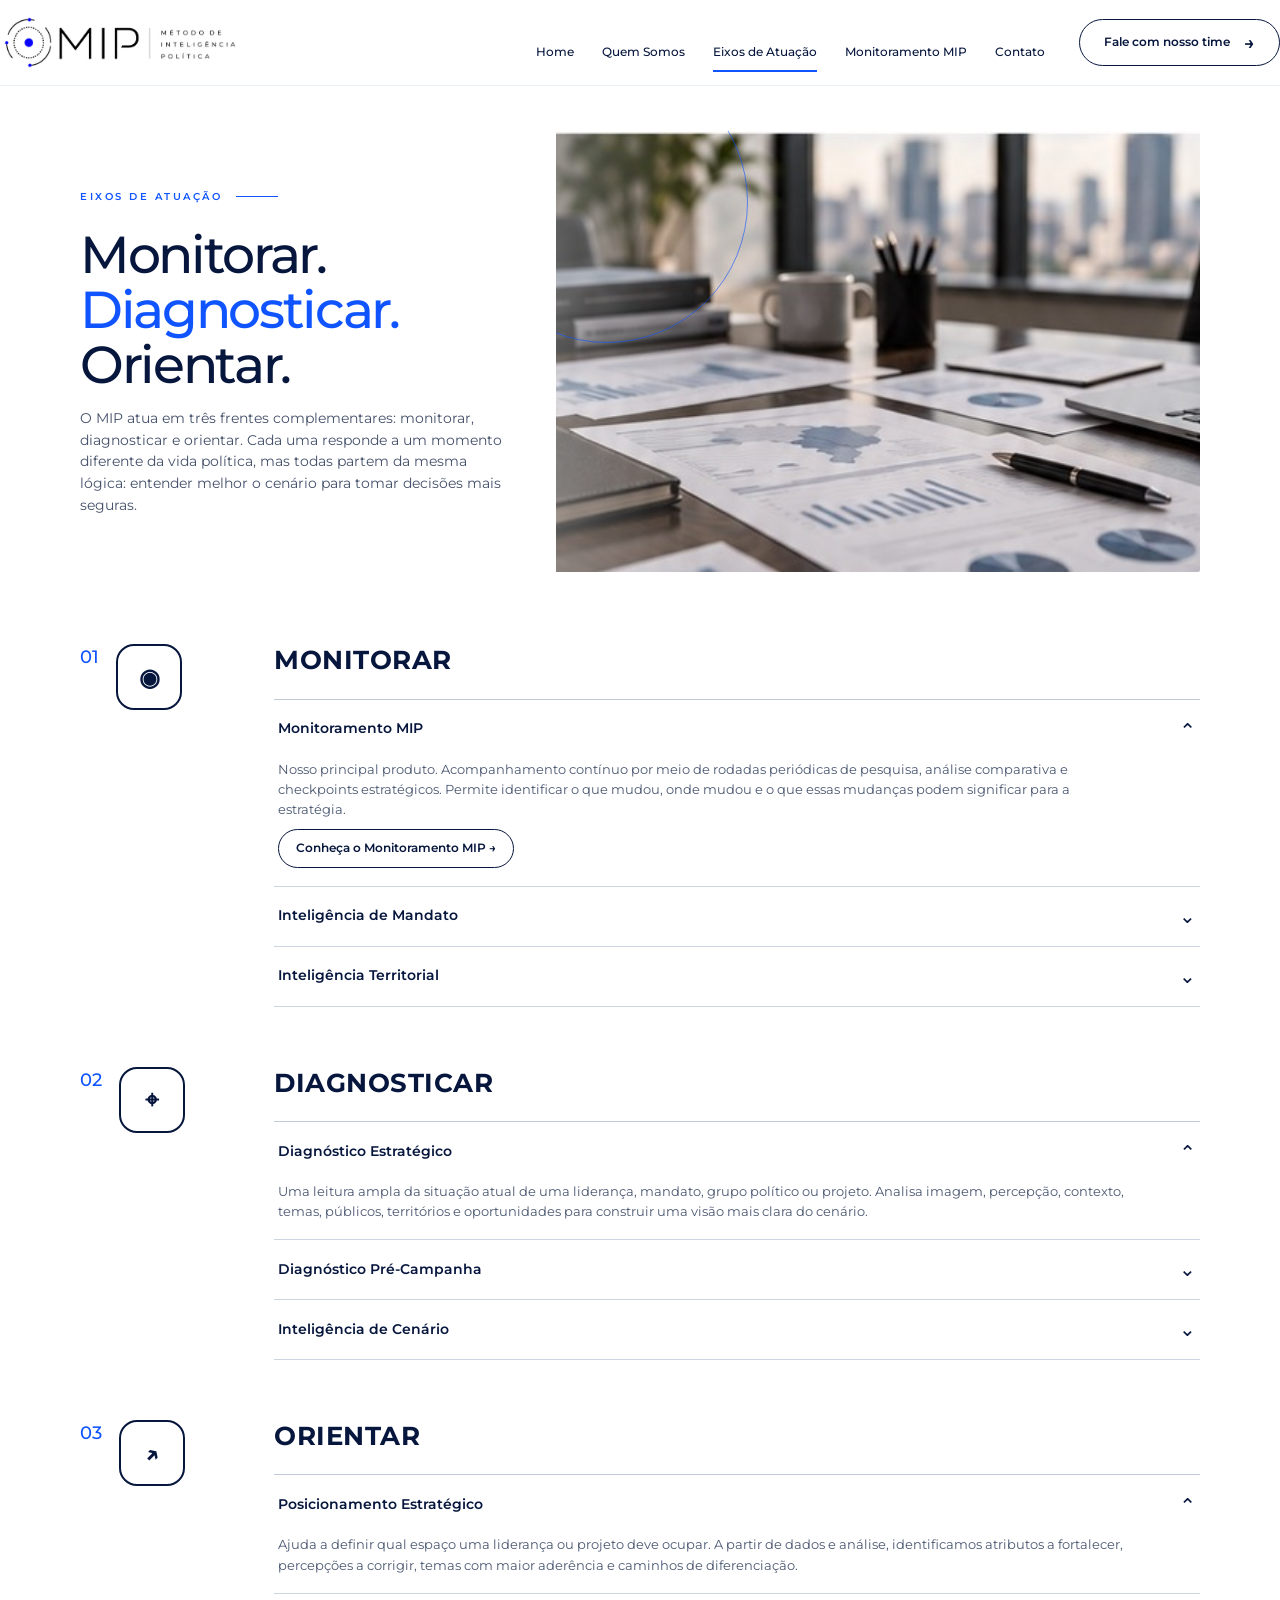
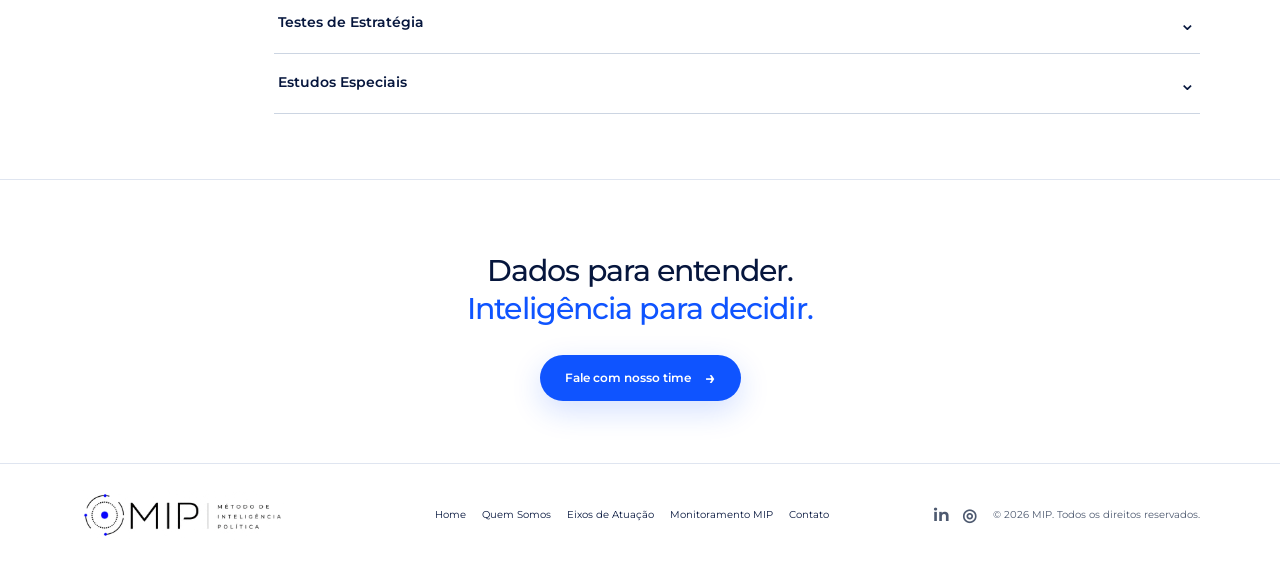
==== eixos.html @ 914e82f8 "Site MIP — versão inicial para GitHub Pages Co-Authored-By: Claude Sonnet 5 <noreply@anthropic.com>" ====
<!doctype html><html lang="pt-BR"><head><meta charset="utf-8"><meta name="viewport" content="width=device-width,initial-scale=1"><title>Eixos de Atuação — MIP</title><meta name="description" content="Monitorar. Diagnosticar. Orientar."><link rel="stylesheet" href="./assets/css/styles.css"></head><body class="internal-page">
<header class="site-header"><div class="container header-inner"><a class="brand" href="./index.html"><img src="./assets/img/logo-mip.png" alt="MIP — Método de Inteligência Política"></a><nav class="site-nav"><a href="./index.html">Home</a><a href="./quem-somos.html">Quem Somos</a><a class="active" href="./eixos.html">Eixos de Atuação</a><a href="./monitoramento.html">Monitoramento MIP</a><a href="#" data-contact>Contato</a></nav><button class="btn btn-outline nav-contact" data-contact>Fale com nosso time <span class="arrow">→</span></button><button class="mobile-toggle">☰</button></div></header>
<main><section class="axes-hero"><div class="container axes-hero-shell reveal"><div class="axes-hero-copy"><p class="eyebrow">Eixos de Atuação</p><h1>Monitorar.<br><span class="blue">Diagnosticar.</span><br>Orientar.</h1><p class="lead">O MIP atua em três frentes complementares: monitorar, diagnosticar e orientar. Cada uma responde a um momento diferente da vida política, mas todas partem da mesma lógica: entender melhor o cenário para tomar decisões mais seguras.</p></div><div class="axes-visual"><img src="./assets/img/eixos-work.jpg" alt="Mesa de análise com gráficos e relatórios"></div></div></section>
<section><div class="container axes-layout">
<div class="axis-row reveal"><div class="axis-label"><span class="axis-number">01</span><div class="axis-icon">◉</div></div><div class="axis-content"><h2>Monitorar</h2><div class="accordion"><details open><summary>Monitoramento MIP</summary><div class="accordion-body">Nosso principal produto. Acompanhamento contínuo por meio de rodadas periódicas de pesquisa, análise comparativa e checkpoints estratégicos. Permite identificar o que mudou, onde mudou e o que essas mudanças podem significar para a estratégia.<br><a class="btn btn-outline" href="./monitoramento.html">Conheça o Monitoramento MIP →</a></div></details><details><summary>Inteligência de Mandato</summary><div class="accordion-body">Acompanha como um mandato e suas ações estão sendo percebidos pela população. Ajuda a entender avaliação, conhecimento, imagem, prioridades, temas de maior aderência e pontos que precisam de atenção.</div></details><details><summary>Inteligência Territorial</summary><div class="accordion-body">Mostra como diferentes bairros, regiões e territórios percebem uma liderança, um mandato ou um cenário. Permite identificar forças, fragilidades, prioridades locais e oportunidades que muitas vezes não aparecem quando se olha apenas o resultado geral.</div></details></div></div></div>
<div class="axis-row reveal"><div class="axis-label"><span class="axis-number">02</span><div class="axis-icon">⌖</div></div><div class="axis-content"><h2>Diagnosticar</h2><div class="accordion"><details open><summary>Diagnóstico Estratégico</summary><div class="accordion-body">Uma leitura ampla da situação atual de uma liderança, mandato, grupo político ou projeto. Analisa imagem, percepção, contexto, temas, públicos, territórios e oportunidades para construir uma visão mais clara do cenário.</div></details><details><summary>Diagnóstico Pré-Campanha</summary><div class="accordion-body">Uma análise aprofundada antes do início de uma disputa eleitoral. Ajuda a responder perguntas fundamentais: qual é o nível de conhecimento? Como está a imagem? Onde existem forças e fragilidades? Quais temas têm maior aderência? Existe espaço para crescer? O objetivo é entrar em uma campanha sabendo melhor de onde se parte.</div></details><details><summary>Inteligência de Cenário</summary><div class="accordion-body">Uma leitura específica sobre o ambiente político em determinado momento. Analisa atores, movimentos, tendências, riscos e oportunidades que podem impactar uma decisão, um mandato, uma campanha ou um governo.</div></details></div></div></div>
<div class="axis-row reveal"><div class="axis-label"><span class="axis-number">03</span><div class="axis-icon">↗</div></div><div class="axis-content"><h2>Orientar</h2><div class="accordion"><details open><summary>Posicionamento Estratégico</summary><div class="accordion-body">Ajuda a definir qual espaço uma liderança ou projeto deve ocupar. A partir de dados e análise, identificamos atributos a fortalecer, percepções a corrigir, temas com maior aderência e caminhos de diferenciação.</div></details><details><summary>Testes de Estratégia</summary><div class="accordion-body">Permitem testar ideias antes de colocá-las em prática. Podemos avaliar propostas, temas, mensagens, movimentos e hipóteses para entender possíveis reações e reduzir incertezas antes de uma decisão.</div></details><details><summary>Estudos Especiais</summary><div class="accordion-body">Projetos desenvolvidos sob medida para responder a questões específicas. Podem envolver pesquisas temáticas, estudos de opinião, avaliações de políticas públicas, análises de percepção, comportamento eleitoral ou outros desafios que exijam investigação mais aprofundada.</div></details></div></div></div>
</div></section>
<section class="final-cta"><div class="container"><h2>Dados para entender.<br><span class="blue">Inteligência para decidir.</span></h2><button class="btn btn-primary" data-contact>Fale com nosso time <span class="arrow">→</span></button></div></section></main>
<footer class="site-footer"><div class="container footer-inner"><a class="brand" href="./index.html"><img src="./assets/img/logo-mip.png" alt="MIP"></a><nav class="footer-nav"><a href="./index.html">Home</a><a href="./quem-somos.html">Quem Somos</a><a href="./eixos.html">Eixos de Atuação</a><a href="./monitoramento.html">Monitoramento MIP</a><a href="#" data-contact>Contato</a></nav><div class="footer-meta"><div class="socials"><a href="#">in</a><a href="#">◎</a></div><span>© 2026 MIP. Todos os direitos reservados.</span></div></div></footer>
<div class="modal" id="contactModal" aria-hidden="true"><div class="modal-card"><button class="modal-close">×</button><h2>Fale com nosso time</h2><p>Conte brevemente o que você precisa. Nossa equipe entra em contato.</p><form class="contact-form" action="https://formsubmit.co/agencia@comc.online" method="POST" target="form-submit-frame"><input type="hidden" name="_subject" value="Novo contato pelo site MIP"><input type="hidden" name="_captcha" value="false"><input type="hidden" name="_template" value="table"><div class="field"><label>Nome</label><input name="nome" required></div><div class="field"><label>E-mail</label><input type="email" name="email" required></div><div class="field"><label>Telefone</label><input name="telefone" required></div><div class="field"><label>Mensagem</label><textarea name="mensagem" required></textarea></div><button class="btn btn-primary" type="submit">Enviar mensagem →</button><div class="form-success">Mensagem enviada. Obrigado pelo contato.</div></form><iframe name="form-submit-frame" hidden></iframe></div></div><script src="./assets/js/site.js"></script></body></html>
---- assets/css/styles.css ----
@import url('https://fonts.googleapis.com/css2?family=Montserrat:wght@400;500;600;700&display=swap');

:root{
  --blue:#0f54ff;
  --blue2:#1d68ff;
  --ink:#06163d;
  --navy:#03172a;
  --muted:#44506a;
  --line:#dfe5f0;
  --paper:#ffffff;
  --soft:#f7f9fc;
  --radius:24px;
  --max:1120px;
  --shadow:0 28px 80px rgba(5,22,61,.12);
}
*{box-sizing:border-box}
html{scroll-behavior:smooth}
body{margin:0;font-family:'Montserrat',Arial,sans-serif;color:var(--ink);background:#fff;line-height:1.55;-webkit-font-smoothing:antialiased}
a{color:inherit;text-decoration:none}
button,input,textarea{font:inherit}
img{max-width:100%;display:block}
.container{width:min(var(--max),calc(100% - 56px));margin-inline:auto}
.site-header{height:86px;display:flex;align-items:center;background:#fff;position:sticky;top:0;z-index:50;border-bottom:1px solid rgba(223,229,240,.65)}
.header-inner{display:flex;align-items:center;gap:34px;width:100%}
.brand{display:inline-flex;align-items:center;flex:0 0 auto}
.brand img{width:240px;height:auto}
.site-nav{display:flex;align-items:center;justify-content:center;gap:28px;margin-left:auto}
.site-nav a,.nav-contact{font-size:12px;font-weight:500;white-space:nowrap}
.site-nav a{padding:30px 0 9px;border-bottom:2px solid transparent}
.site-nav a:hover,.site-nav a.active{border-bottom-color:var(--blue)}
.btn{display:inline-flex;align-items:center;justify-content:center;gap:14px;border:1px solid transparent;border-radius:999px;padding:13px 24px;font-size:12px;font-weight:600;cursor:pointer;transition:.22s ease;background:none}
.btn-primary{background:var(--blue);color:#fff;box-shadow:0 10px 30px rgba(15,84,255,.18)}
.btn-primary:hover{transform:translateY(-2px);background:#074be9}
.btn-outline{border-color:var(--ink);color:var(--ink)}
.btn-outline:hover{border-color:var(--blue);color:var(--blue)}
.btn-light{border-color:rgba(255,255,255,.7);color:#fff}
.arrow{font-size:18px;line-height:1}
.eyebrow{display:flex;align-items:center;gap:14px;text-transform:uppercase;letter-spacing:.25em;font-weight:600;font-size:10px;color:var(--blue);margin:0 0 22px}
.eyebrow:after{content:'';width:42px;height:1px;background:var(--blue)}
.display{font-size:clamp(42px,5vw,68px);line-height:1.05;letter-spacing:-.045em;margin:0;font-weight:700}
.display .blue,.blue{color:var(--blue)}
.lead{font-size:17px;color:var(--muted);max-width:650px}
.copy{font-size:15px;color:#263551}
.copy p{margin:0 0 22px}
.section{padding:92px 0}
.section-tight{padding:58px 0}
.rule{border-top:1px solid var(--line)}
.reveal{opacity:0;transform:translateY(18px);transition:opacity .65s ease,transform .65s ease}
.reveal.visible{opacity:1;transform:none}

/* shared footer + CTA */
.final-cta{padding:72px 0 62px;border-top:1px solid var(--line);text-align:center}
.final-cta h2{margin:0 0 26px;font-size:30px;line-height:1.28;font-weight:500;letter-spacing:-.03em}
.site-footer{border-top:1px solid var(--line);padding:26px 0 34px}
.footer-inner{display:grid;grid-template-columns:250px 1fr auto;gap:28px;align-items:center}
.footer-inner .brand img{width:205px}
.footer-nav{display:flex;gap:16px;justify-content:center;flex-wrap:wrap;font-size:10px}
.footer-meta{display:flex;align-items:center;gap:16px;font-size:10px;color:#4e5a70}
.socials{display:flex;gap:12px}
.socials a{font-weight:700;font-size:17px}

/* Home */
.home-header{background:transparent;border-bottom-color:rgba(255,255,255,.15);position:absolute;top:0;left:0;right:0;color:#fff}
.home-header .brand img{filter:brightness(0) invert(1)}
.home-header .btn-outline{border-color:rgba(255,255,255,.75);color:#fff}
.home-hero{background:radial-gradient(circle at 70% 28%,rgba(14,76,145,.34),transparent 35%),linear-gradient(135deg,#061b30 0%,#031321 60%,#061d30 100%);color:#fff;min-height:690px;position:relative;overflow:hidden;padding:150px 0 70px}
.home-hero:after{content:'';position:absolute;inset:auto -120px -170px auto;width:560px;height:560px;border:1px solid rgba(15,84,255,.55);border-radius:50%;z-index:2}
.home-grid{display:grid;grid-template-columns:1.05fr .95fr;gap:42px;align-items:center}
.home-grid>.reveal:first-child{position:relative;z-index:3}
.home-hero .display{max-width:600px;text-shadow:0 2px 30px rgba(3,12,22,.5)}
.home-hero .lead{color:#e9eef7;font-size:15px;max-width:560px;margin:22px 0 28px;text-shadow:0 1px 20px rgba(3,12,22,.45)}
.hero-actions{display:flex;gap:14px;flex-wrap:wrap}
/* full-bleed hero photo that dissolves into the copy on its left edge */
.home-photo{position:absolute;top:0;right:0;bottom:0;left:auto;width:clamp(560px,60%,1200px);min-height:0;margin:0;display:block;z-index:0}
.home-photo img{width:100%;height:100%;object-fit:cover;object-position:center right;border-radius:0;box-shadow:none;filter:saturate(.92) contrast(1.03);-webkit-mask-image:linear-gradient(to right,transparent 0,rgba(0,0,0,.55) 28%,#000 56%);mask-image:linear-gradient(to right,transparent 0,rgba(0,0,0,.55) 28%,#000 56%)}
.home-hero::before{content:'';position:absolute;inset:0;z-index:1;pointer-events:none;background:linear-gradient(100deg,#04101d 0%,rgba(4,16,29,.94) 24%,rgba(4,16,29,.6) 42%,rgba(4,16,29,0) 64%)}
.orbit{position:absolute;width:430px;height:430px;border:1px solid rgba(15,84,255,.82);border-radius:50%;pointer-events:none;top:15%;right:12%;left:auto}
.orbit:before,.orbit:after{content:'';position:absolute;width:16px;height:16px;background:var(--blue);border-radius:50%}
.orbit:before{left:-8px;top:47%}.orbit:after{right:13%;top:-7px}
.context-band{background:linear-gradient(90deg,#04182b,#031a2e);color:#fff;padding:58px 0}
.context-grid{display:grid;grid-template-columns:.78fr 1.22fr;gap:55px;align-items:center}
.context-title{font-size:34px;line-height:1.18;margin:0;font-weight:700;letter-spacing:-.03em}
.context-points{display:grid;grid-template-columns:1fr 1fr;gap:10px 34px;font-size:12px;color:#eef4fb}
.context-points span:before{content:'';display:inline-block;width:24px;height:2px;background:var(--blue);margin-right:14px;vertical-align:middle}
.context-points .closing{grid-column:1/-1;margin-top:8px;font-weight:500}
.home-about{display:grid;grid-template-columns:.9fr 1.1fr;min-height:430px}
.home-about-copy{padding:72px max(52px,calc((100vw - var(--max))/2));padding-right:55px;display:flex;flex-direction:column;justify-content:center}
.home-about-copy h2{font-size:38px;line-height:1.12;margin:0 0 20px;letter-spacing:-.035em}
.home-about-copy p{font-size:15px;margin:0 0 12px}
.home-about-copy strong{color:#073dce}
.home-about-photo{background:url('../img/home-office.jpg') center/cover no-repeat;min-height:430px}
.home-footer{background:#03172a;color:#fff;border-top:0}
.home-footer .footer-meta{color:#b8c2d2}
.home-footer .brand img{filter:brightness(0) invert(1)}

/* Internal hero: Who */
.internal-page{background:#fff}
.clean-hero{padding:105px 0 72px}
.clean-hero-grid{display:grid;grid-template-columns:.9fr 1.1fr;gap:64px;align-items:center}
.clean-hero h1{font-size:58px;line-height:1.07;letter-spacing:-.045em;margin:0;font-weight:500;max-width:470px}
.clean-photo img{width:100%;height:380px;object-fit:cover}
.two-copy{display:grid;grid-template-columns:1fr 1fr;gap:84px;padding:80px 0 100px}
.two-copy>div+div{border-left:1px solid var(--line);padding-left:70px}

/* Eixos */
.axes-hero{padding:45px 0 26px}
.axes-hero-shell{position:relative;display:grid;grid-template-columns:.85fr 1.15fr;min-height:360px;align-items:stretch;overflow:hidden}
.axes-hero-copy{padding:58px 50px 56px 0;z-index:2;background:linear-gradient(90deg,#fff 84%,rgba(255,255,255,.78) 100%)}
.axes-hero-copy h1{font-size:52px;line-height:1.06;margin:0 0 16px;font-weight:500;letter-spacing:-.045em}
.axes-hero-copy .lead{font-size:14px;margin:0;max-width:520px}
.axes-visual{position:relative;overflow:hidden;border-radius:0 2px 2px 0}
.axes-visual img{width:100%;height:100%;object-fit:cover}
.axes-visual:before{content:'';position:absolute;inset:0;background:linear-gradient(90deg,rgba(255,255,255,.34),transparent 25%);z-index:1}
.axes-visual:after{content:'';position:absolute;left:-90px;top:-70px;width:280px;height:280px;border:1px solid rgba(15,84,255,.6);border-radius:50%;z-index:2}
.axes-layout{display:grid;gap:56px;padding:42px 0 65px}
.axis-row{display:grid;grid-template-columns:160px 1fr;gap:34px}
.axis-label{display:flex;align-items:flex-start;gap:17px;padding-top:4px}
.axis-number{color:var(--blue);font-size:18px;font-weight:500}
.axis-icon{width:66px;height:66px;border:2px solid var(--ink);border-radius:18px;position:relative;display:grid;place-items:center;font-weight:700;font-size:24px}
.axis-content h2{font-size:26px;margin:0 0 18px;text-transform:uppercase;letter-spacing:.02em}
.accordion{border-top:1px solid #bfc9da}
.accordion details{border-bottom:1px solid #ccd5e2}
.accordion summary{list-style:none;cursor:pointer;padding:14px 4px;display:flex;align-items:center;justify-content:space-between;gap:16px;font-size:14px;font-weight:600}
.accordion summary::-webkit-details-marker{display:none}
.accordion summary:after{content:'⌄';font-size:20px;font-weight:400;transition:.2s}
.accordion details[open] summary:after{transform:rotate(180deg)}
.accordion-body{padding:0 4px 18px;color:#4b5871;font-size:13px;max-width:860px}
.accordion-body .btn{margin-top:10px;padding:9px 17px}

/* Monitor */
.monitor-hero{padding:45px 0 28px}
.monitor-shell{display:grid;grid-template-columns:1fr 1fr;min-height:500px;align-items:center;background:linear-gradient(90deg,#fff 45%,#f4f8ff 45%);overflow:hidden;position:relative}
.monitor-copy{padding:58px 55px 58px 0}
.monitor-copy h1{font-size:50px;line-height:1.08;margin:0 0 22px;letter-spacing:-.045em}
.monitor-sub{font-size:16px;color:#36445f;margin:0}
.monitor-visual{height:100%;min-height:500px;display:flex;align-items:center;justify-content:center;position:relative}
.monitor-visual img{width:100%;height:100%;object-fit:cover}
.monitor-visual:after{content:'';position:absolute;width:420px;height:420px;border:1px solid rgba(15,84,255,.7);border-radius:50%;right:25px;top:28px;pointer-events:none}
.monitor-intro{display:grid;grid-template-columns:1fr 1fr;gap:78px;padding:55px 0 62px}
.monitor-intro>div+div{border-left:1px solid var(--line);padding-left:68px}
.monitor-intro p{font-size:14px;color:#263551;margin:0 0 22px}
.monitor-intro strong{color:var(--blue)}
.monitor-parts h2{font-size:38px;line-height:1.12;margin:0 0 26px;letter-spacing:-.035em}
.monitor-parts{padding:30px 0 60px}

/* Modal */
.modal{position:fixed;inset:0;display:none;align-items:center;justify-content:center;background:rgba(2,14,26,.68);z-index:100;padding:24px}
.modal.open{display:flex}
.modal-card{width:min(620px,100%);background:#fff;border-radius:18px;box-shadow:0 30px 100px rgba(0,0,0,.3);padding:34px;position:relative}
.modal-close{position:absolute;right:18px;top:14px;border:0;background:none;font-size:28px;cursor:pointer;color:#3c485d}
.modal-card h2{font-size:30px;margin:0 0 6px;letter-spacing:-.03em}
.modal-card>p{margin:0 0 24px;color:#647086;font-size:13px}
.contact-form{display:grid;gap:15px}
.field{display:grid;gap:7px}
.field label{font-size:11px;font-weight:600;letter-spacing:.08em;text-transform:uppercase}
.field input,.field textarea{width:100%;border:1px solid #ccd5e2;border-radius:10px;padding:13px 14px;outline:none;background:#fff;color:var(--ink)}
.field input:focus,.field textarea:focus{border-color:var(--blue);box-shadow:0 0 0 3px rgba(15,84,255,.08)}
.field textarea{min-height:125px;resize:vertical}
.form-note{font-size:10px;color:#778198}
.form-success{display:none;margin-top:10px;padding:12px;border-radius:10px;background:#eff5ff;color:#073dce;font-size:12px}
.mobile-toggle{display:none;margin-left:auto;border:0;background:none;font-size:26px}

@media (max-width:900px){
  .container{width:min(100% - 32px,var(--max))}
  .site-header{height:74px}
  .brand img{width:190px}.site-nav{display:none;position:absolute;top:74px;left:0;right:0;background:#fff;color:var(--ink);padding:18px 24px 26px;flex-direction:column;align-items:flex-start;box-shadow:0 16px 30px rgba(0,0,0,.08)}
  .site-nav.open{display:flex}.nav-contact{display:none}.mobile-toggle{display:block}.home-header .mobile-toggle{color:#fff}.home-header .site-nav{background:#03172a;color:#fff}
  .home-grid,.context-grid,.clean-hero-grid,.axes-hero-shell,.monitor-shell,.monitor-intro,.two-copy{grid-template-columns:1fr}
  .home-hero{padding-top:130px}
  .home-hero::before{display:none}
  .home-photo{position:static;inset:auto;width:auto;min-height:370px;display:flex;align-items:center;justify-content:center;margin-top:26px}
  .home-photo img{width:auto;height:390px;border-radius:2px;-webkit-mask-image:none;mask-image:none;object-position:center}
  .home-hero .display,.home-hero .lead{text-shadow:none}
  .orbit{width:320px;height:320px;top:auto;right:auto;left:auto}
  .context-points{grid-template-columns:1fr}.context-points .closing{grid-column:auto}
  .home-about{grid-template-columns:1fr}.home-about-copy{padding:64px 28px}.home-about-photo{min-height:340px}
  .clean-hero h1{font-size:46px}.clean-photo img{height:300px}.two-copy{gap:20px;padding-top:45px}.two-copy>div+div{border-left:0;padding-left:0}
  .axes-hero-copy{padding:35px 0}.axes-visual{height:280px}.axis-row{grid-template-columns:1fr;gap:14px}.axis-label{align-items:center}.axes-layout{gap:42px}
  .monitor-shell{background:#fff}.monitor-copy{padding:35px 0}.monitor-visual{min-height:360px}.monitor-intro{gap:18px}.monitor-intro>div+div{padding-left:0;border-left:0}
  .footer-inner{grid-template-columns:1fr;text-align:center}.footer-inner .brand{justify-content:center}.footer-nav{justify-content:center}.footer-meta{justify-content:center}
}
@media (max-width:560px){
  .display{font-size:42px}.section{padding:68px 0}.home-hero{min-height:auto}.home-photo{min-height:300px}.home-photo img{height:310px}.orbit{width:250px;height:250px}
  .hero-actions{flex-direction:column;align-items:flex-start}.context-title{font-size:30px}.home-about-copy h2{font-size:33px}
  .clean-hero{padding-top:68px}.clean-hero h1{font-size:42px}.axes-hero-copy h1{font-size:44px}.monitor-copy h1{font-size:41px}.monitor-parts h2{font-size:33px}
  .final-cta h2{font-size:26px}.modal-card{padding:28px 20px}
}
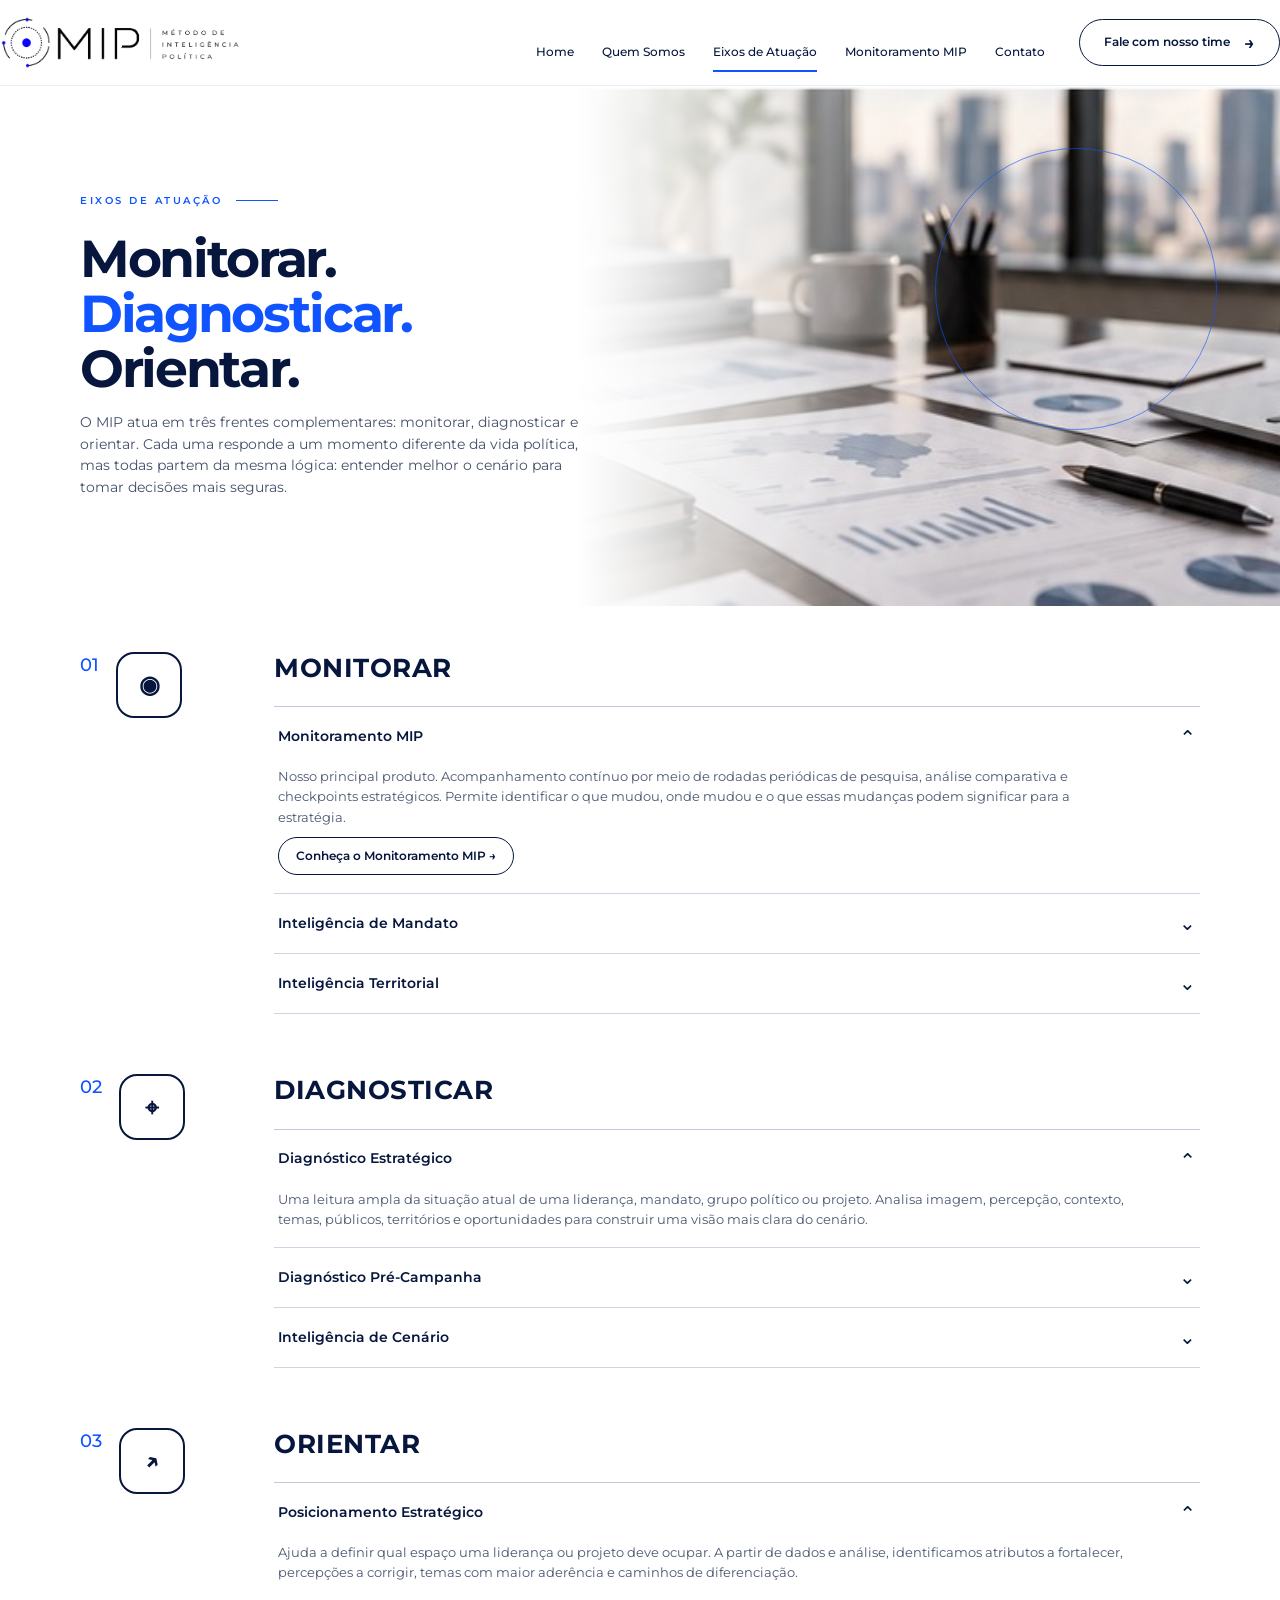
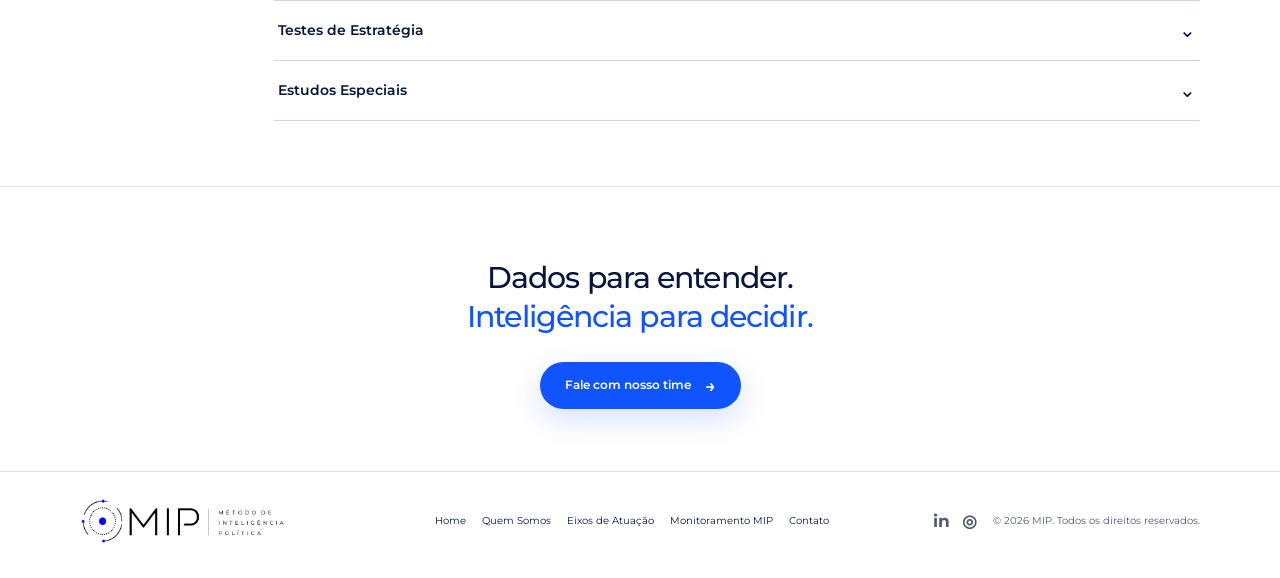
==== commit 054efa24: "Heros internos: foto full-bleed com dissolve em degrade (igual a home) Aplica o mesmo efeito da home" ====
--- a/eixos.html
+++ b/eixos.html
@@ -1,6 +1,6 @@
 <!doctype html><html lang="pt-BR"><head><meta charset="utf-8"><meta name="viewport" content="width=device-width,initial-scale=1"><title>Eixos de Atuação — MIP</title><meta name="description" content="Monitorar. Diagnosticar. Orientar."><link rel="stylesheet" href="./assets/css/styles.css"></head><body class="internal-page">
 <header class="site-header"><div class="container header-inner"><a class="brand" href="./index.html"><img src="./assets/img/logo-mip.png" alt="MIP — Método de Inteligência Política"></a><nav class="site-nav"><a href="./index.html">Home</a><a href="./quem-somos.html">Quem Somos</a><a class="active" href="./eixos.html">Eixos de Atuação</a><a href="./monitoramento.html">Monitoramento MIP</a><a href="#" data-contact>Contato</a></nav><button class="btn btn-outline nav-contact" data-contact>Fale com nosso time <span class="arrow">→</span></button><button class="mobile-toggle">☰</button></div></header>
-<main><section class="axes-hero"><div class="container axes-hero-shell reveal"><div class="axes-hero-copy"><p class="eyebrow">Eixos de Atuação</p><h1>Monitorar.<br><span class="blue">Diagnosticar.</span><br>Orientar.</h1><p class="lead">O MIP atua em três frentes complementares: monitorar, diagnosticar e orientar. Cada uma responde a um momento diferente da vida política, mas todas partem da mesma lógica: entender melhor o cenário para tomar decisões mais seguras.</p></div><div class="axes-visual"><img src="./assets/img/eixos-work.jpg" alt="Mesa de análise com gráficos e relatórios"></div></div></section>
+<main><section class="axes-hero"><div class="container axes-hero-shell"><div class="axes-hero-copy reveal"><p class="eyebrow">Eixos de Atuação</p><h1>Monitorar.<br><span class="blue">Diagnosticar.</span><br>Orientar.</h1><p class="lead">O MIP atua em três frentes complementares: monitorar, diagnosticar e orientar. Cada uma responde a um momento diferente da vida política, mas todas partem da mesma lógica: entender melhor o cenário para tomar decisões mais seguras.</p></div><div class="axes-visual reveal"><img src="./assets/img/eixos-work.jpg" alt="Mesa de análise com gráficos e relatórios"></div></div></section>
 <section><div class="container axes-layout">
 <div class="axis-row reveal"><div class="axis-label"><span class="axis-number">01</span><div class="axis-icon">◉</div></div><div class="axis-content"><h2>Monitorar</h2><div class="accordion"><details open><summary>Monitoramento MIP</summary><div class="accordion-body">Nosso principal produto. Acompanhamento contínuo por meio de rodadas periódicas de pesquisa, análise comparativa e checkpoints estratégicos. Permite identificar o que mudou, onde mudou e o que essas mudanças podem significar para a estratégia.<br><a class="btn btn-outline" href="./monitoramento.html">Conheça o Monitoramento MIP →</a></div></details><details><summary>Inteligência de Mandato</summary><div class="accordion-body">Acompanha como um mandato e suas ações estão sendo percebidos pela população. Ajuda a entender avaliação, conhecimento, imagem, prioridades, temas de maior aderência e pontos que precisam de atenção.</div></details><details><summary>Inteligência Territorial</summary><div class="accordion-body">Mostra como diferentes bairros, regiões e territórios percebem uma liderança, um mandato ou um cenário. Permite identificar forças, fragilidades, prioridades locais e oportunidades que muitas vezes não aparecem quando se olha apenas o resultado geral.</div></details></div></div></div>
 <div class="axis-row reveal"><div class="axis-label"><span class="axis-number">02</span><div class="axis-icon">⌖</div></div><div class="axis-content"><h2>Diagnosticar</h2><div class="accordion"><details open><summary>Diagnóstico Estratégico</summary><div class="accordion-body">Uma leitura ampla da situação atual de uma liderança, mandato, grupo político ou projeto. Analisa imagem, percepção, contexto, temas, públicos, territórios e oportunidades para construir uma visão mais clara do cenário.</div></details><details><summary>Diagnóstico Pré-Campanha</summary><div class="accordion-body">Uma análise aprofundada antes do início de uma disputa eleitoral. Ajuda a responder perguntas fundamentais: qual é o nível de conhecimento? Como está a imagem? Onde existem forças e fragilidades? Quais temas têm maior aderência? Existe espaço para crescer? O objetivo é entrar em uma campanha sabendo melhor de onde se parte.</div></details><details><summary>Inteligência de Cenário</summary><div class="accordion-body">Uma leitura específica sobre o ambiente político em determinado momento. Analisa atores, movimentos, tendências, riscos e oportunidades que podem impactar uma decisão, um mandato, uma campanha ou um governo.</div></details></div></div></div>
--- a/assets/css/styles.css
+++ b/assets/css/styles.css
@@ -97,7 +97,7 @@
 .internal-page{background:#fff}
 .clean-hero{padding:105px 0 72px}
 .clean-hero-grid{display:grid;grid-template-columns:.9fr 1.1fr;gap:64px;align-items:center}
-.clean-hero h1{font-size:58px;line-height:1.07;letter-spacing:-.045em;margin:0;font-weight:500;max-width:470px}
+.clean-hero h1{font-size:58px;line-height:1.07;letter-spacing:-.045em;margin:0;font-weight:700;max-width:470px}
 .clean-photo img{width:100%;height:380px;object-fit:cover}
 .two-copy{display:grid;grid-template-columns:1fr 1fr;gap:84px;padding:80px 0 100px}
 .two-copy>div+div{border-left:1px solid var(--line);padding-left:70px}
@@ -106,7 +106,7 @@
 .axes-hero{padding:45px 0 26px}
 .axes-hero-shell{position:relative;display:grid;grid-template-columns:.85fr 1.15fr;min-height:360px;align-items:stretch;overflow:hidden}
 .axes-hero-copy{padding:58px 50px 56px 0;z-index:2;background:linear-gradient(90deg,#fff 84%,rgba(255,255,255,.78) 100%)}
-.axes-hero-copy h1{font-size:52px;line-height:1.06;margin:0 0 16px;font-weight:500;letter-spacing:-.045em}
+.axes-hero-copy h1{font-size:52px;line-height:1.06;margin:0 0 16px;font-weight:700;letter-spacing:-.045em}
 .axes-hero-copy .lead{font-size:14px;margin:0;max-width:520px}
 .axes-visual{position:relative;overflow:hidden;border-radius:0 2px 2px 0}
 .axes-visual img{width:100%;height:100%;object-fit:cover}
@@ -131,7 +131,7 @@
 .monitor-hero{padding:45px 0 28px}
 .monitor-shell{display:grid;grid-template-columns:1fr 1fr;min-height:500px;align-items:center;background:linear-gradient(90deg,#fff 45%,#f4f8ff 45%);overflow:hidden;position:relative}
 .monitor-copy{padding:58px 55px 58px 0}
-.monitor-copy h1{font-size:50px;line-height:1.08;margin:0 0 22px;letter-spacing:-.045em}
+.monitor-copy h1{font-size:50px;line-height:1.08;margin:0 0 22px;letter-spacing:-.045em;font-weight:700}
 .monitor-sub{font-size:16px;color:#36445f;margin:0}
 .monitor-visual{height:100%;min-height:500px;display:flex;align-items:center;justify-content:center;position:relative}
 .monitor-visual img{width:100%;height:100%;object-fit:cover}
@@ -142,6 +142,19 @@
 .monitor-intro strong{color:var(--blue)}
 .monitor-parts h2{font-size:38px;line-height:1.12;margin:0 0 26px;letter-spacing:-.035em}
 .monitor-parts{padding:30px 0 60px}
+
+/* Internal heroes: full-bleed photo dissolving into the copy (same effect as the home) */
+.clean-hero,.axes-hero,.monitor-hero{position:relative;overflow:hidden;display:flex;align-items:center;min-height:520px;padding:0}
+.clean-hero-grid,.axes-hero-shell,.monitor-shell{display:block;min-height:0;background:none;overflow:visible;position:static}
+.clean-hero-grid>.reveal:first-child,.axes-hero-copy,.monitor-copy{position:relative;z-index:3}
+.axes-hero-copy,.monitor-copy{background:none;padding:40px 0;max-width:540px}
+.clean-hero-grid>.reveal:first-child{max-width:520px}
+.clean-hero::before,.axes-hero::before,.monitor-hero::before{content:'';position:absolute;inset:0;z-index:1;pointer-events:none;background:linear-gradient(100deg,#fff 0%,rgba(255,255,255,.96) 25%,rgba(255,255,255,.68) 44%,rgba(255,255,255,0) 66%)}
+.clean-photo,.axes-visual,.monitor-visual{position:absolute;top:0;right:0;bottom:0;left:auto;width:clamp(500px,55%,1080px);min-height:0;height:auto;margin:0;display:block;border-radius:0;z-index:0}
+.clean-photo img,.axes-visual img,.monitor-visual img{width:100%;height:100%;object-fit:cover;object-position:center;-webkit-mask-image:linear-gradient(to right,transparent 0,rgba(0,0,0,.5) 26%,#000 56%);mask-image:linear-gradient(to right,transparent 0,rgba(0,0,0,.5) 26%,#000 56%)}
+.axes-visual::before{display:none}
+.axes-visual::after,.monitor-visual::after{left:auto;right:9%;top:12%}
+.clean-photo::after{content:'';position:absolute;width:400px;height:400px;border:1px solid rgba(15,84,255,.42);border-radius:50%;right:9%;top:12%;pointer-events:none}
 
 /* Modal */
 .modal{position:fixed;inset:0;display:none;align-items:center;justify-content:center;background:rgba(2,14,26,.68);z-index:100;padding:24px}
@@ -177,6 +190,12 @@
   .clean-hero h1{font-size:46px}.clean-photo img{height:300px}.two-copy{gap:20px;padding-top:45px}.two-copy>div+div{border-left:0;padding-left:0}
   .axes-hero-copy{padding:35px 0}.axes-visual{height:280px}.axis-row{grid-template-columns:1fr;gap:14px}.axis-label{align-items:center}.axes-layout{gap:42px}
   .monitor-shell{background:#fff}.monitor-copy{padding:35px 0}.monitor-visual{min-height:360px}.monitor-intro{gap:18px}.monitor-intro>div+div{padding-left:0;border-left:0}
+  .clean-hero,.axes-hero,.monitor-hero{position:static;display:block;overflow:visible;min-height:0;padding:16px 0 4px}
+  .clean-hero::before,.axes-hero::before,.monitor-hero::before{display:none}
+  .axes-hero-copy,.monitor-copy{max-width:none}
+  .clean-photo,.axes-visual,.monitor-visual{position:static;inset:auto;width:auto;height:auto;min-height:0;margin-top:22px}
+  .clean-photo img,.axes-visual img,.monitor-visual img{-webkit-mask-image:none;mask-image:none;height:300px;border-radius:2px}
+  .clean-photo::after,.axes-visual::after,.monitor-visual::after{display:none}
   .footer-inner{grid-template-columns:1fr;text-align:center}.footer-inner .brand{justify-content:center}.footer-nav{justify-content:center}.footer-meta{justify-content:center}
 }
 @media (max-width:560px){
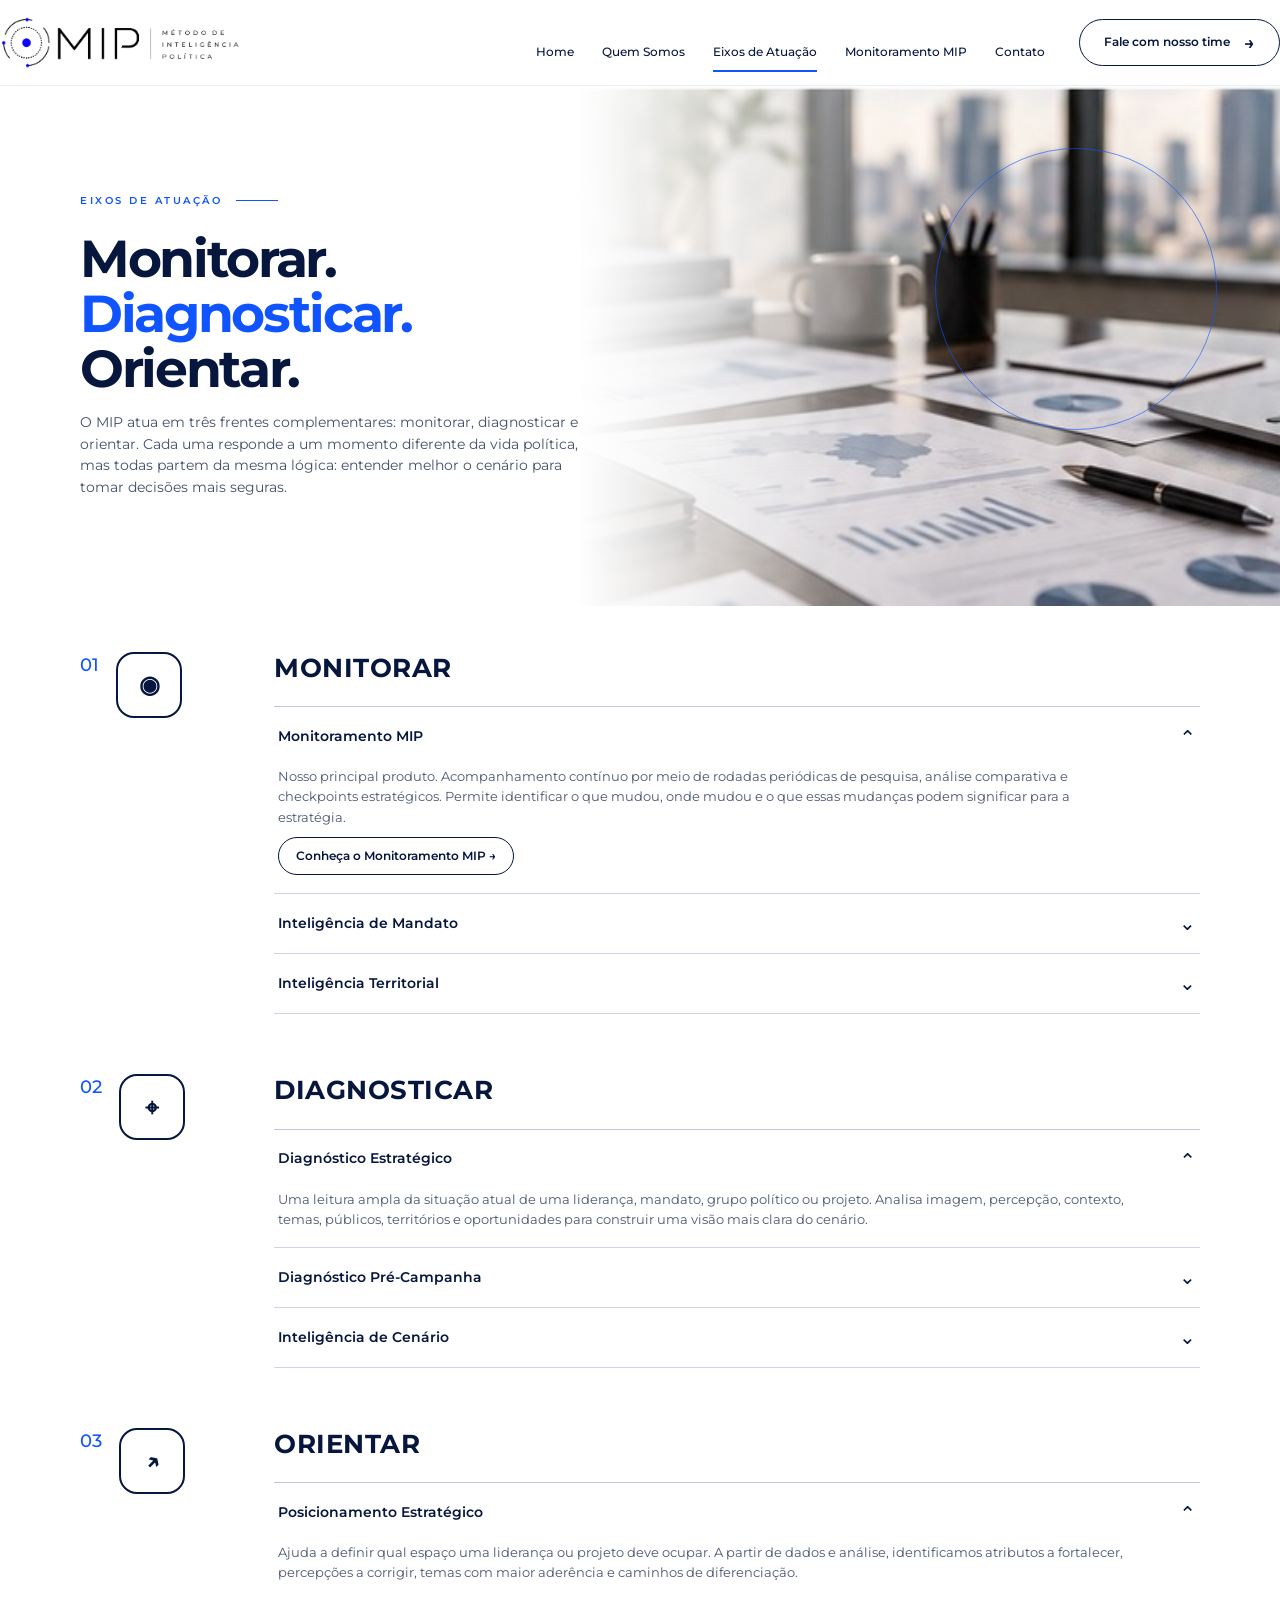
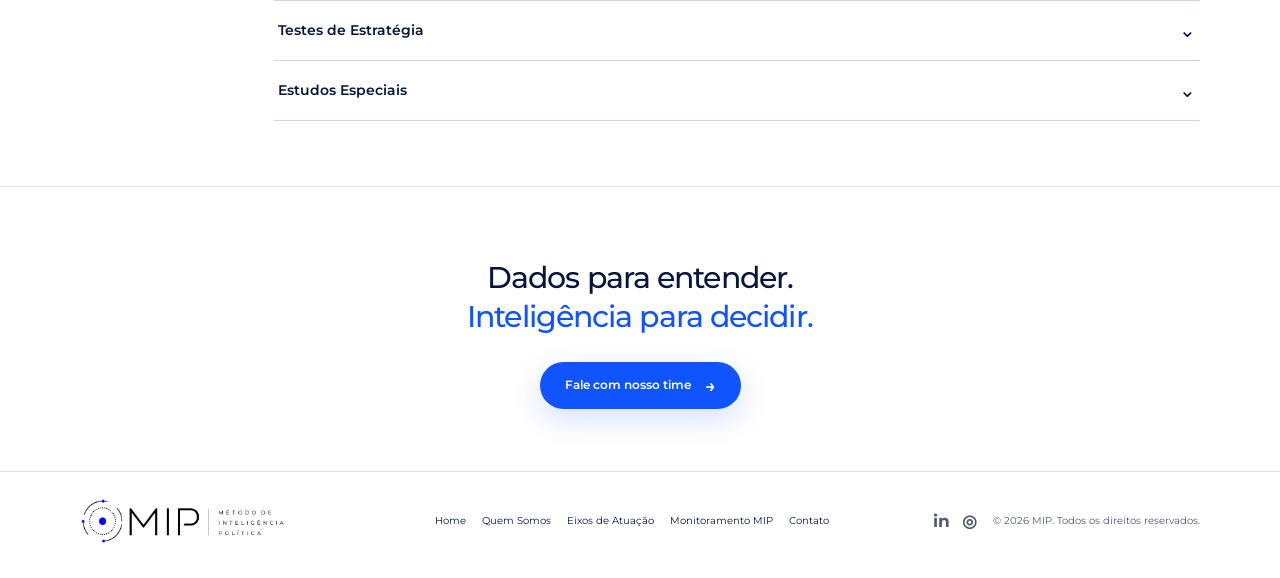
==== commit 51663229: "Eixos: troca icone 03 (seta emoji) por seta padrao do site rotacionada O caractere U+2197 renderizav" ====
--- a/eixos.html
+++ b/eixos.html
@@ -4,7 +4,7 @@
 <section><div class="container axes-layout">
 <div class="axis-row reveal"><div class="axis-label"><span class="axis-number">01</span><div class="axis-icon">◉</div></div><div class="axis-content"><h2>Monitorar</h2><div class="accordion"><details open><summary>Monitoramento MIP</summary><div class="accordion-body">Nosso principal produto. Acompanhamento contínuo por meio de rodadas periódicas de pesquisa, análise comparativa e checkpoints estratégicos. Permite identificar o que mudou, onde mudou e o que essas mudanças podem significar para a estratégia.<br><a class="btn btn-outline" href="./monitoramento.html">Conheça o Monitoramento MIP →</a></div></details><details><summary>Inteligência de Mandato</summary><div class="accordion-body">Acompanha como um mandato e suas ações estão sendo percebidos pela população. Ajuda a entender avaliação, conhecimento, imagem, prioridades, temas de maior aderência e pontos que precisam de atenção.</div></details><details><summary>Inteligência Territorial</summary><div class="accordion-body">Mostra como diferentes bairros, regiões e territórios percebem uma liderança, um mandato ou um cenário. Permite identificar forças, fragilidades, prioridades locais e oportunidades que muitas vezes não aparecem quando se olha apenas o resultado geral.</div></details></div></div></div>
 <div class="axis-row reveal"><div class="axis-label"><span class="axis-number">02</span><div class="axis-icon">⌖</div></div><div class="axis-content"><h2>Diagnosticar</h2><div class="accordion"><details open><summary>Diagnóstico Estratégico</summary><div class="accordion-body">Uma leitura ampla da situação atual de uma liderança, mandato, grupo político ou projeto. Analisa imagem, percepção, contexto, temas, públicos, territórios e oportunidades para construir uma visão mais clara do cenário.</div></details><details><summary>Diagnóstico Pré-Campanha</summary><div class="accordion-body">Uma análise aprofundada antes do início de uma disputa eleitoral. Ajuda a responder perguntas fundamentais: qual é o nível de conhecimento? Como está a imagem? Onde existem forças e fragilidades? Quais temas têm maior aderência? Existe espaço para crescer? O objetivo é entrar em uma campanha sabendo melhor de onde se parte.</div></details><details><summary>Inteligência de Cenário</summary><div class="accordion-body">Uma leitura específica sobre o ambiente político em determinado momento. Analisa atores, movimentos, tendências, riscos e oportunidades que podem impactar uma decisão, um mandato, uma campanha ou um governo.</div></details></div></div></div>
-<div class="axis-row reveal"><div class="axis-label"><span class="axis-number">03</span><div class="axis-icon">↗</div></div><div class="axis-content"><h2>Orientar</h2><div class="accordion"><details open><summary>Posicionamento Estratégico</summary><div class="accordion-body">Ajuda a definir qual espaço uma liderança ou projeto deve ocupar. A partir de dados e análise, identificamos atributos a fortalecer, percepções a corrigir, temas com maior aderência e caminhos de diferenciação.</div></details><details><summary>Testes de Estratégia</summary><div class="accordion-body">Permitem testar ideias antes de colocá-las em prática. Podemos avaliar propostas, temas, mensagens, movimentos e hipóteses para entender possíveis reações e reduzir incertezas antes de uma decisão.</div></details><details><summary>Estudos Especiais</summary><div class="accordion-body">Projetos desenvolvidos sob medida para responder a questões específicas. Podem envolver pesquisas temáticas, estudos de opinião, avaliações de políticas públicas, análises de percepção, comportamento eleitoral ou outros desafios que exijam investigação mais aprofundada.</div></details></div></div></div>
+<div class="axis-row reveal"><div class="axis-label"><span class="axis-number">03</span><div class="axis-icon"><span class="axis-arrow">→</span></div></div><div class="axis-content"><h2>Orientar</h2><div class="accordion"><details open><summary>Posicionamento Estratégico</summary><div class="accordion-body">Ajuda a definir qual espaço uma liderança ou projeto deve ocupar. A partir de dados e análise, identificamos atributos a fortalecer, percepções a corrigir, temas com maior aderência e caminhos de diferenciação.</div></details><details><summary>Testes de Estratégia</summary><div class="accordion-body">Permitem testar ideias antes de colocá-las em prática. Podemos avaliar propostas, temas, mensagens, movimentos e hipóteses para entender possíveis reações e reduzir incertezas antes de uma decisão.</div></details><details><summary>Estudos Especiais</summary><div class="accordion-body">Projetos desenvolvidos sob medida para responder a questões específicas. Podem envolver pesquisas temáticas, estudos de opinião, avaliações de políticas públicas, análises de percepção, comportamento eleitoral ou outros desafios que exijam investigação mais aprofundada.</div></details></div></div></div>
 </div></section>
 <section class="final-cta"><div class="container"><h2>Dados para entender.<br><span class="blue">Inteligência para decidir.</span></h2><button class="btn btn-primary" data-contact>Fale com nosso time <span class="arrow">→</span></button></div></section></main>
 <footer class="site-footer"><div class="container footer-inner"><a class="brand" href="./index.html"><img src="./assets/img/logo-mip.png" alt="MIP"></a><nav class="footer-nav"><a href="./index.html">Home</a><a href="./quem-somos.html">Quem Somos</a><a href="./eixos.html">Eixos de Atuação</a><a href="./monitoramento.html">Monitoramento MIP</a><a href="#" data-contact>Contato</a></nav><div class="footer-meta"><div class="socials"><a href="#">in</a><a href="#">◎</a></div><span>© 2026 MIP. Todos os direitos reservados.</span></div></div></footer>
--- a/assets/css/styles.css
+++ b/assets/css/styles.css
@@ -116,7 +116,8 @@
 .axis-row{display:grid;grid-template-columns:160px 1fr;gap:34px}
 .axis-label{display:flex;align-items:flex-start;gap:17px;padding-top:4px}
 .axis-number{color:var(--blue);font-size:18px;font-weight:500}
-.axis-icon{width:66px;height:66px;border:2px solid var(--ink);border-radius:18px;position:relative;display:grid;place-items:center;font-weight:700;font-size:24px}
+.axis-icon{width:66px;height:66px;border:2px solid var(--ink);border-radius:18px;position:relative;display:grid;place-items:center;font-weight:700;font-size:24px;color:var(--ink)}
+.axis-icon .axis-arrow{display:block;line-height:1;transform:rotate(-45deg)}
 .axis-content h2{font-size:26px;margin:0 0 18px;text-transform:uppercase;letter-spacing:.02em}
 .accordion{border-top:1px solid #bfc9da}
 .accordion details{border-bottom:1px solid #ccd5e2}
